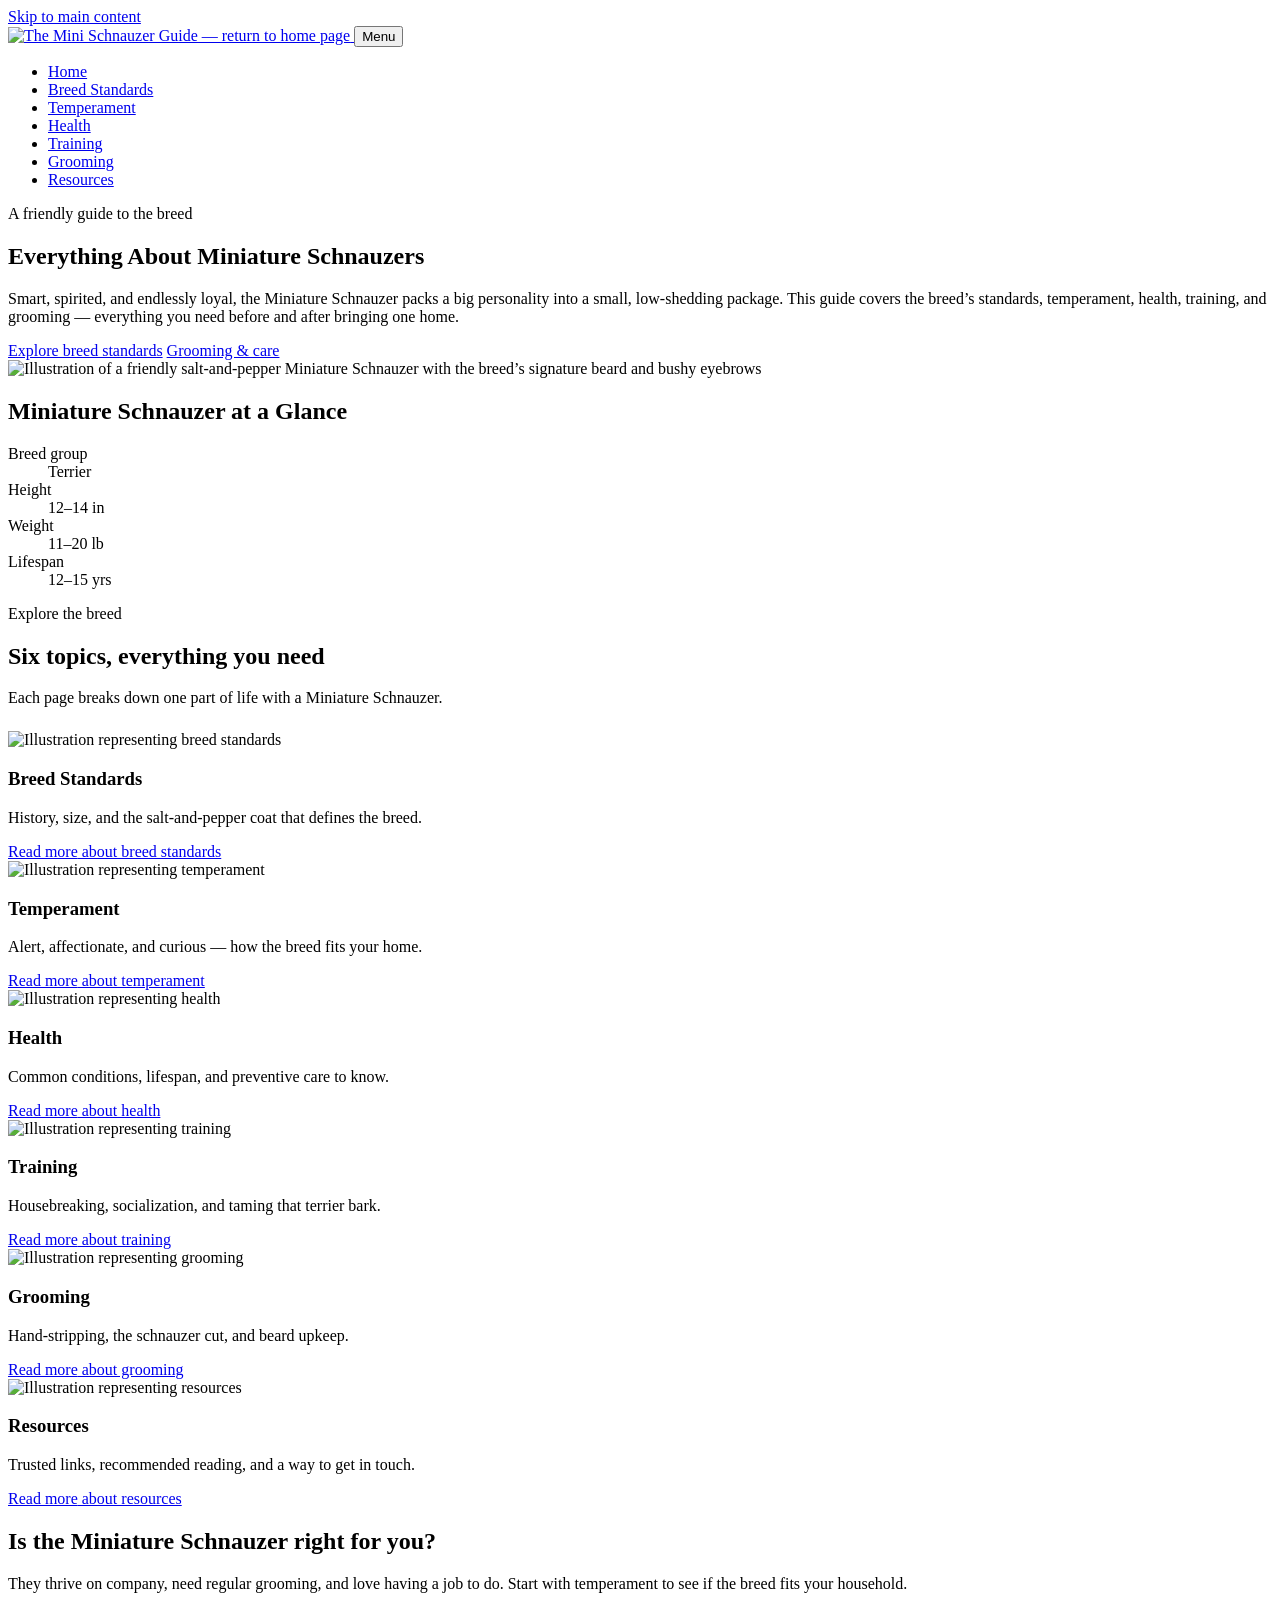
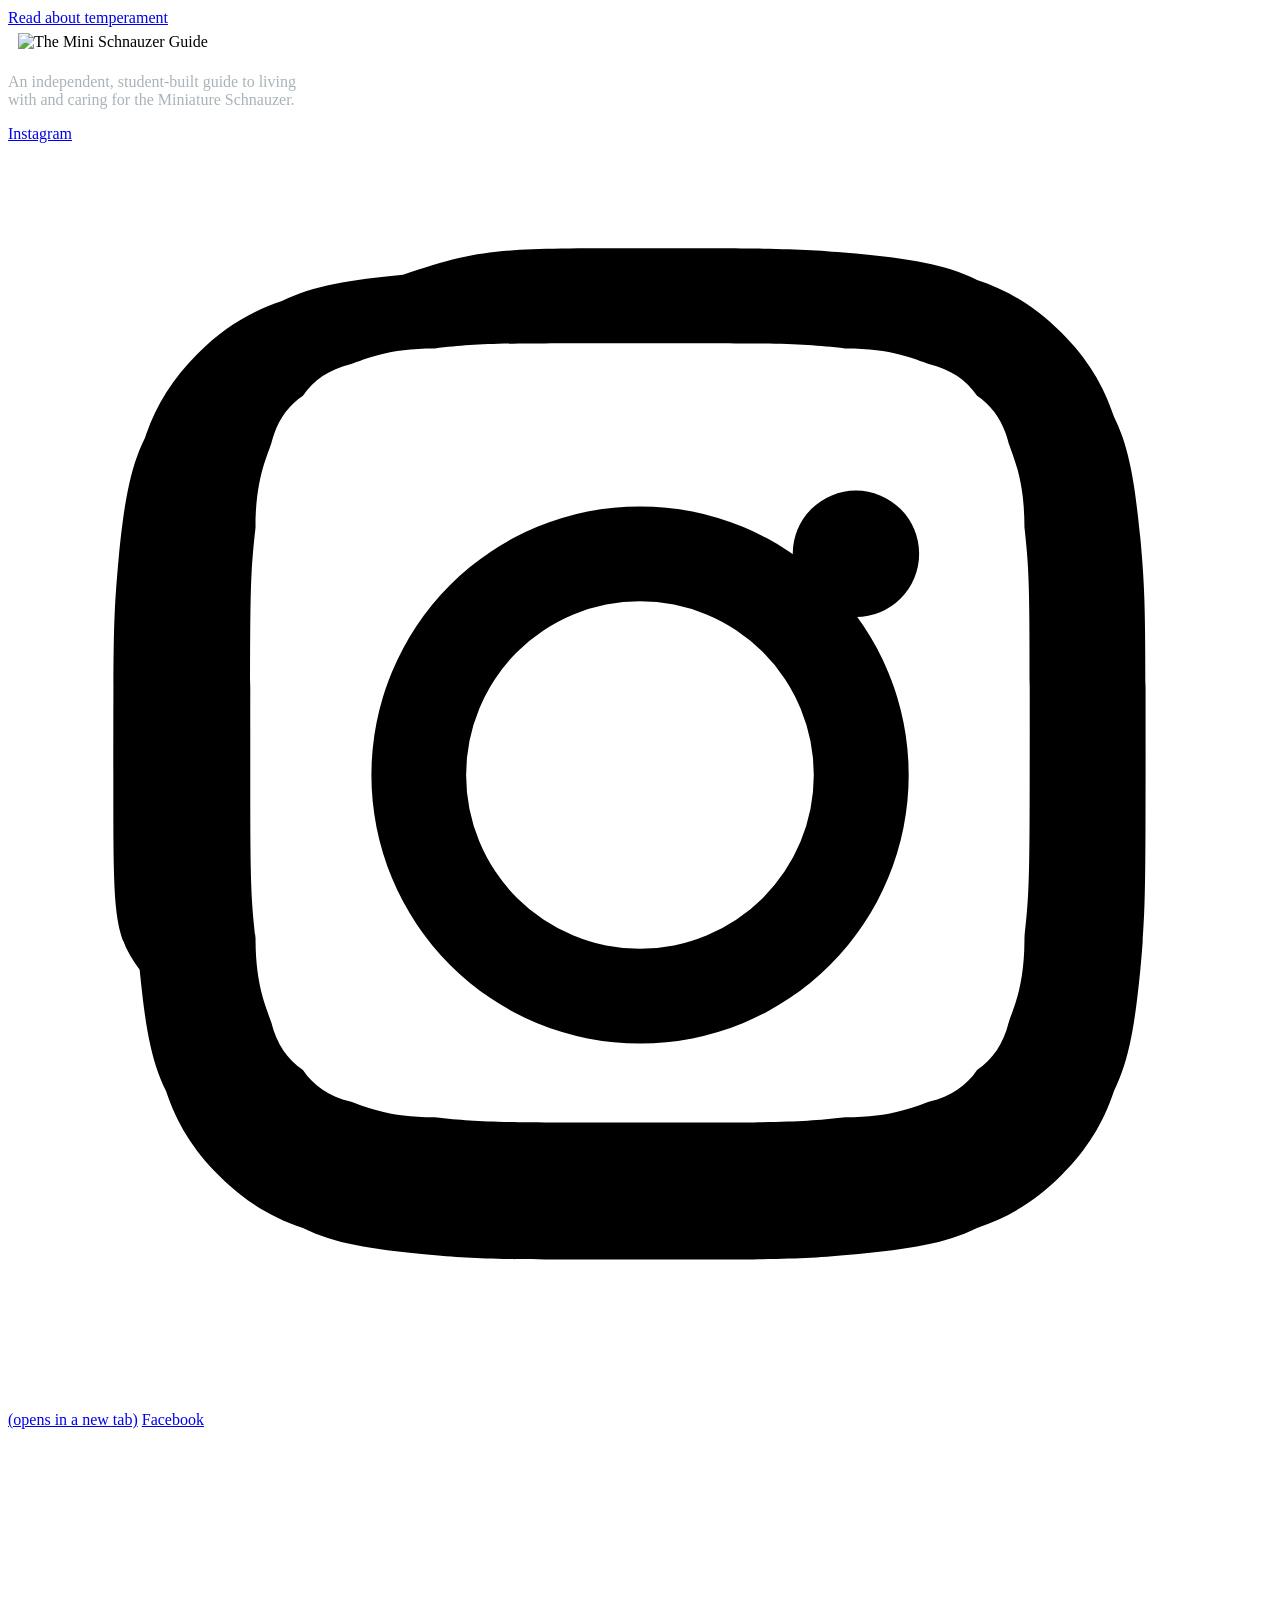
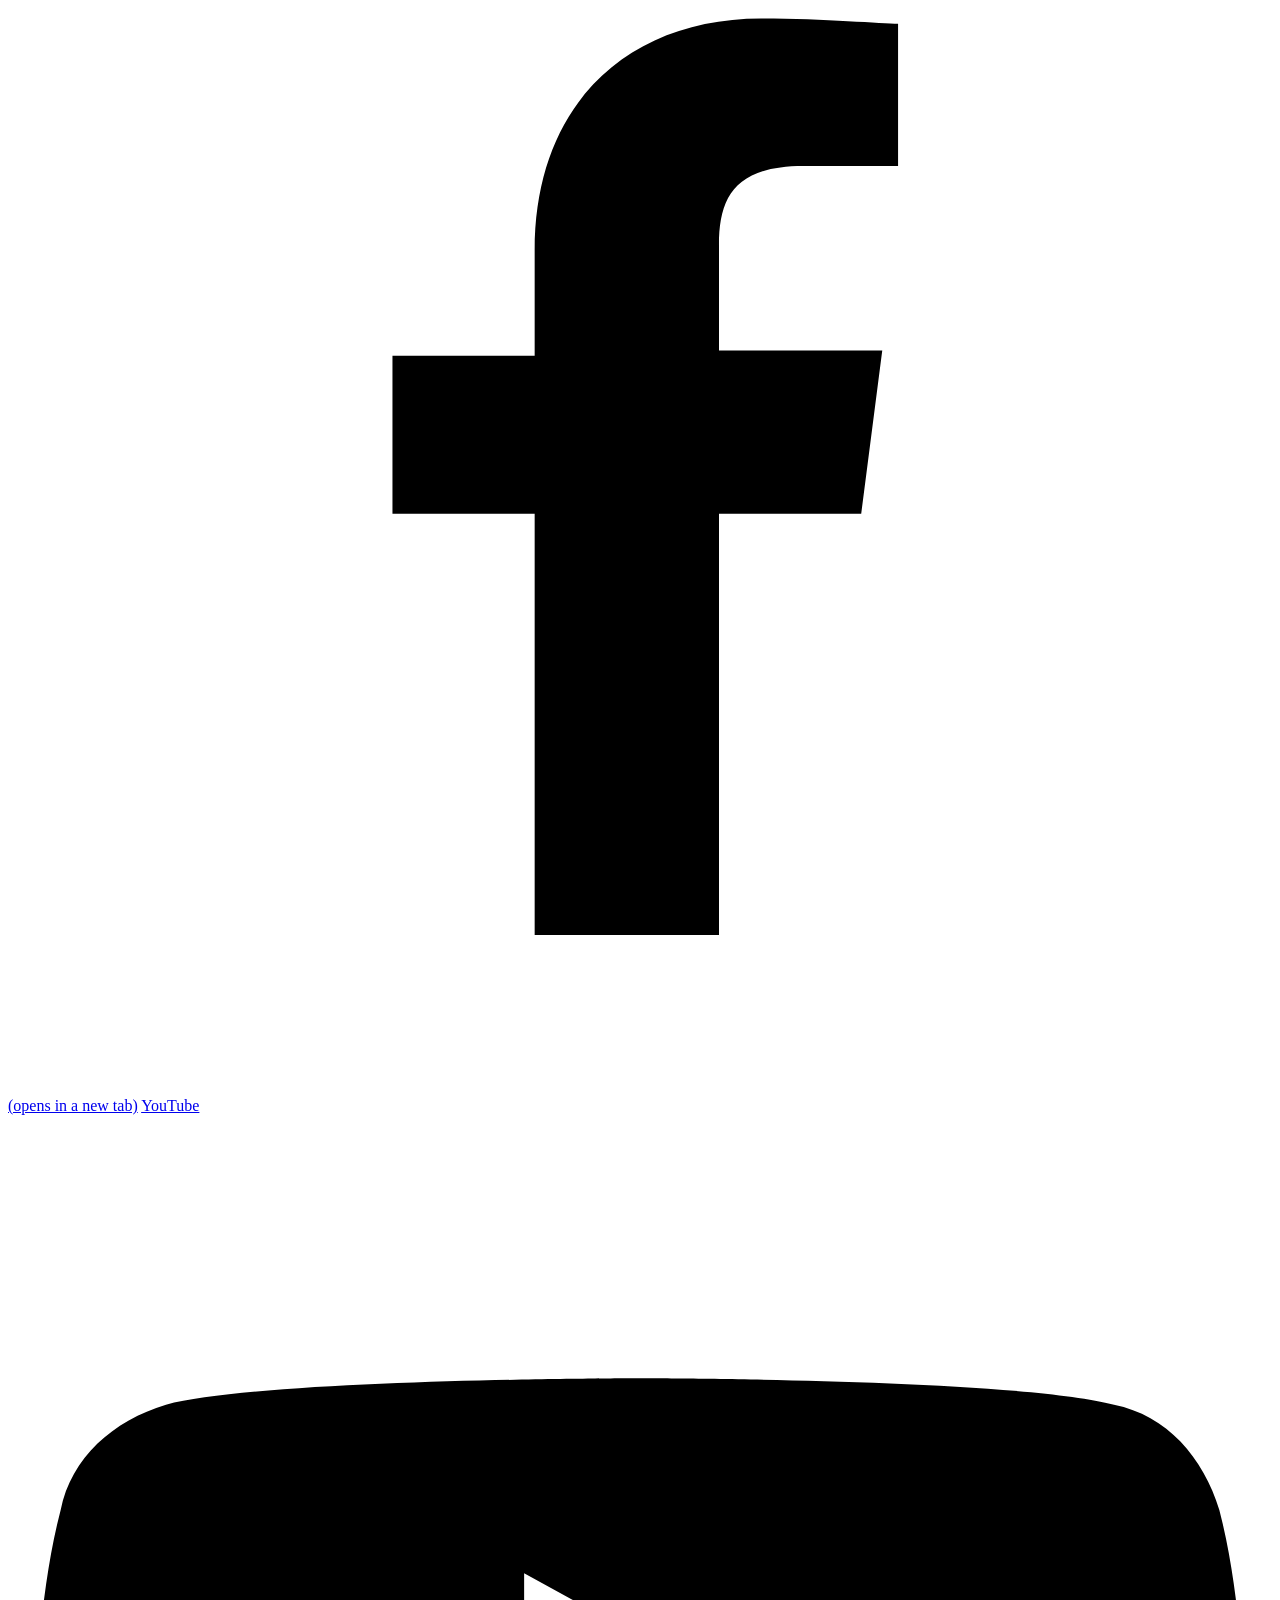
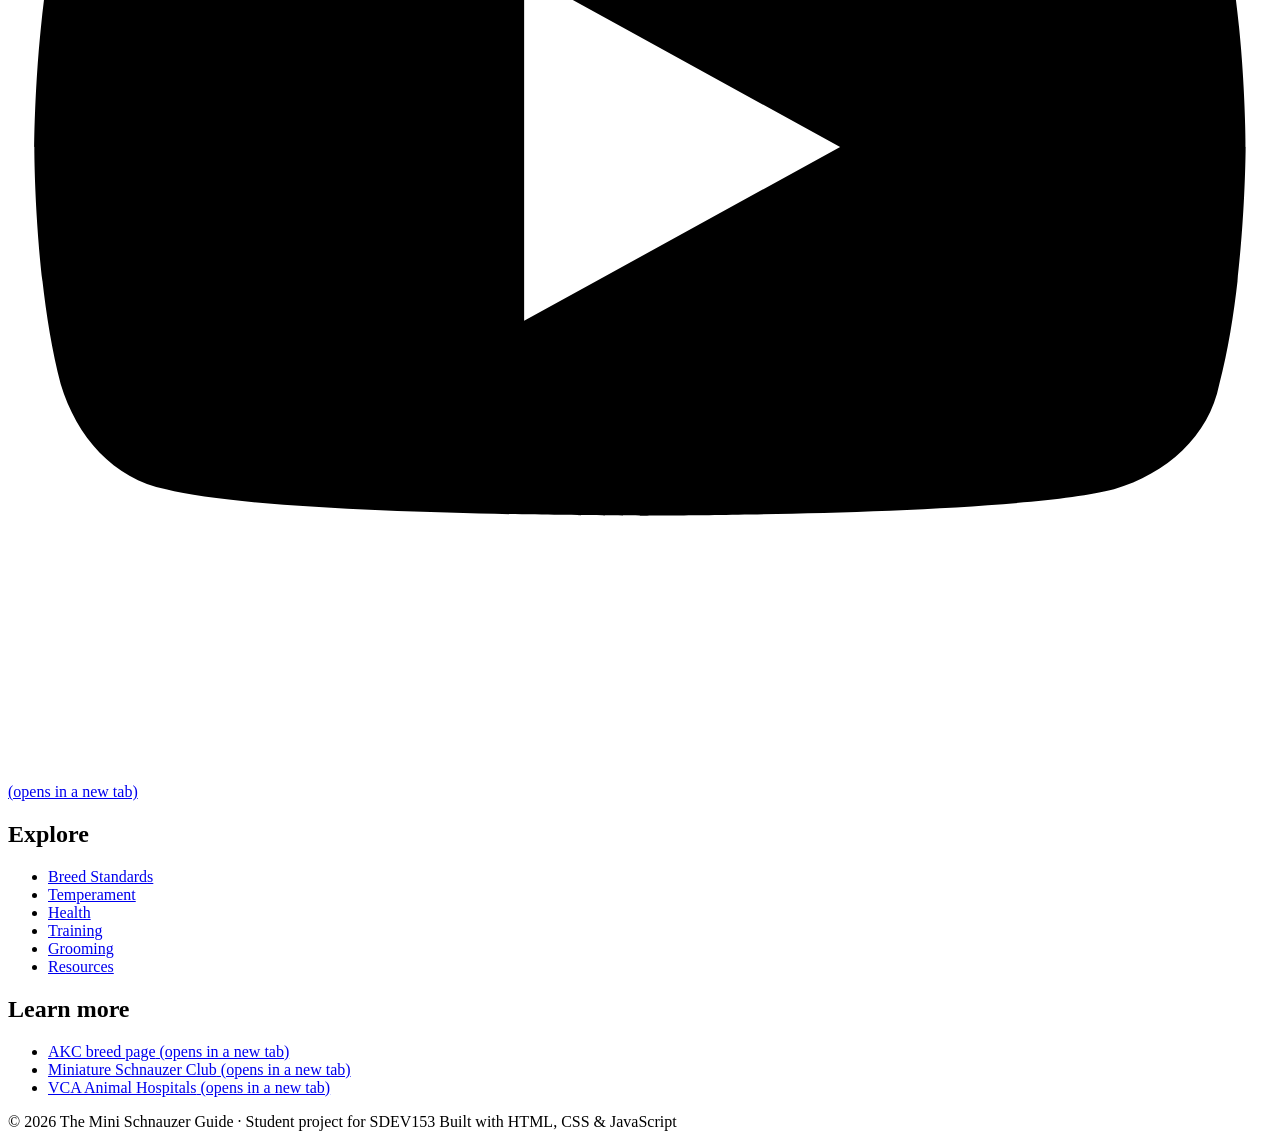
==== index.html @ 47e7e340 "Add files via upload" ====
<!DOCTYPE html>
<html lang="en">
<head>
  <meta charset="UTF-8">
  <meta name="viewport" content="width=device-width, initial-scale=1">
  <title>Miniature Schnauzer Guide — Breed Standards, Temperament, Health &amp; Care</title>
  <meta name="description" content="A friendly, complete guide to the Miniature Schnauzer: breed standards, temperament, health, training, and grooming for prospective and current owners.">
  <meta name="keywords" content="Miniature Schnauzer, schnauzer breed, schnauzer care, home">
  <meta name="author" content="The Mini Schnauzer Guide">
  <!-- Open Graph / social preview (SEO) -->
  <meta property="og:type" content="website">
  <meta property="og:title" content="Miniature Schnauzer Guide — Breed Standards, Temperament, Health &amp; Care">
  <meta property="og:description" content="A friendly, complete guide to the Miniature Schnauzer: breed standards, temperament, health, training, and grooming for prospective and current owners.">
  <link rel="icon" href="images/favicon.svg" type="image/svg+xml">
  <link rel="preconnect" href="https://fonts.googleapis.com">
  <link rel="preconnect" href="https://fonts.gstatic.com" crossorigin>
  <link rel="stylesheet" href="https://fonts.googleapis.com/css2?family=Bitter:wght@500;600;700&amp;family=Source+Sans+3:wght@400;600;700&amp;display=swap">
  <link rel="stylesheet" href="css/styles.css">
</head>
<body>
  <a class="skip-link" href="#main">Skip to main content</a>
  <header class="site-header">
    <div class="wrap site-header__inner">
      <a class="brand" href="index.html">
        <img src="images/miniature-schnauzer-logo.svg" alt="The Mini Schnauzer Guide — return to home page" width="210">
      </a>
      <button class="nav-toggle" aria-expanded="false" aria-controls="primary-nav">
        <span class="bars" aria-hidden="true"></span><span class="label">Menu</span>
      </button>
      <nav class="primary-nav" id="primary-nav" aria-label="Main">
        <ul>
          <li><a href="index.html" aria-current="page">Home</a></li>
          <li><a href="breed-standards.html">Breed Standards</a></li>
          <li><a href="temperament.html">Temperament</a></li>
          <li><a href="health.html">Health</a></li>
          <li><a href="training.html">Training</a></li>
          <li><a href="grooming.html">Grooming</a></li>
          <li><a href="resources.html">Resources</a></li>
        </ul>
      </nav>
    </div>
  </header>

  <main id="main">
    <section class="hero">
      <div class="wrap hero__grid">
        <div class="hero__copy">
          <p class="eyebrow">A friendly guide to the breed</p>
          <h1>Everything About Miniature Schnauzers</h1>
          <p class="lead">Smart, spirited, and endlessly loyal, the Miniature Schnauzer packs a big personality into a small, low-shedding package. This guide covers the breed&rsquo;s standards, temperament, health, training, and grooming &mdash; everything you need before and after bringing one home.</p>
          <div class="btn-row">
            <a class="btn btn--primary" href="breed-standards.html">Explore breed standards</a>
            <a class="btn btn--ghost" href="grooming.html">Grooming &amp; care</a>
          </div>
        </div>
        <div class="hero__art">
          <img src="images/miniature-schnauzer-hero.svg" alt="Illustration of a friendly salt-and-pepper Miniature Schnauzer with the breed&rsquo;s signature beard and bushy eyebrows" width="420" height="360">
        </div>
      </div>
    </section>

    <section class="section">
      <div class="wrap">
        <h2 class="center">Miniature Schnauzer at a Glance</h2>
        <dl class="facts">
          <div><dt>Breed group</dt><dd>Terrier</dd></div>
          <div><dt>Height</dt><dd>12&ndash;14 in</dd></div>
          <div><dt>Weight</dt><dd>11&ndash;20 lb</dd></div>
          <div><dt>Lifespan</dt><dd>12&ndash;15 yrs</dd></div>
        </dl>
      </div>
    </section>

    <section class="section section--tint">
      <div class="wrap">
        <p class="eyebrow">Explore the breed</p>
        <h2>Six topics, everything you need</h2>
        <p class="lead">Each page breaks down one part of life with a Miniature Schnauzer.</p>
        <div class="card-grid" style="margin-top:1.5rem">
        <article class="card">
          <div class="card__media"><img src="images/miniature-schnauzer-salt-pepper.svg" alt="Illustration representing breed standards" width="120" height="120"></div>
          <div class="card__body">
            <h3>Breed Standards</h3>
            <p>History, size, and the salt-and-pepper coat that defines the breed.</p>
            <a class="card__link" href="breed-standards.html">Read more<span class="sr-only"> about breed standards</span></a>
          </div>
        </article>
        <article class="card">
          <div class="card__media"><img src="images/miniature-schnauzer-black-silver.svg" alt="Illustration representing temperament" width="120" height="120"></div>
          <div class="card__body">
            <h3>Temperament</h3>
            <p>Alert, affectionate, and curious — how the breed fits your home.</p>
            <a class="card__link" href="temperament.html">Read more<span class="sr-only"> about temperament</span></a>
          </div>
        </article>
        <article class="card">
          <div class="card__media"><img src="images/miniature-schnauzer-black.svg" alt="Illustration representing health" width="120" height="120"></div>
          <div class="card__body">
            <h3>Health</h3>
            <p>Common conditions, lifespan, and preventive care to know.</p>
            <a class="card__link" href="health.html">Read more<span class="sr-only"> about health</span></a>
          </div>
        </article>
        <article class="card">
          <div class="card__media"><img src="images/miniature-schnauzer-salt-pepper.svg" alt="Illustration representing training" width="120" height="120"></div>
          <div class="card__body">
            <h3>Training</h3>
            <p>Housebreaking, socialization, and taming that terrier bark.</p>
            <a class="card__link" href="training.html">Read more<span class="sr-only"> about training</span></a>
          </div>
        </article>
        <article class="card">
          <div class="card__media"><img src="images/miniature-schnauzer-grooming.svg" alt="Illustration representing grooming" width="120" height="120"></div>
          <div class="card__body">
            <h3>Grooming</h3>
            <p>Hand-stripping, the schnauzer cut, and beard upkeep.</p>
            <a class="card__link" href="grooming.html">Read more<span class="sr-only"> about grooming</span></a>
          </div>
        </article>
        <article class="card">
          <div class="card__media"><img src="images/miniature-schnauzer-black-silver.svg" alt="Illustration representing resources" width="120" height="120"></div>
          <div class="card__body">
            <h3>Resources</h3>
            <p>Trusted links, recommended reading, and a way to get in touch.</p>
            <a class="card__link" href="resources.html">Read more<span class="sr-only"> about resources</span></a>
          </div>
        </article>
        </div>
      </div>
    </section>

    <section class="section center">
      <div class="wrap">
        <h2>Is the Miniature Schnauzer right for you?</h2>
        <p class="lead">They thrive on company, need regular grooming, and love having a job to do. Start with temperament to see if the breed fits your household.</p>
        <a class="btn btn--primary" href="temperament.html">Read about temperament</a>
      </div>
    </section>
  </main>

  <footer class="site-footer">
    <div class="wrap footer-grid">
      <div>
        <img src="images/miniature-schnauzer-logo.svg" alt="The Mini Schnauzer Guide" style="width:220px;background:#fff;border-radius:8px;padding:6px 10px">
        <p style="color:#aab2b9;max-width:38ch;margin-top:1rem">An independent, student-built guide to living with and caring for the Miniature Schnauzer.</p>
        <div class="social" aria-label="Social media">
          <a href="https://www.instagram.com/" target="_blank" rel="noopener noreferrer"><span class="sr-only">Instagram</span><svg viewBox="0 0 24 24" aria-hidden="true"><path d="M12 2c2.7 0 3 0 4.1.1 1 .1 1.7.2 2.3.5.6.2 1.1.5 1.6 1 .5.5.8 1 1 1.6.3.6.4 1.3.5 2.3.1 1.1.1 1.4.1 4.1s0 3-.1 4.1c-.1 1-.2 1.7-.5 2.3-.2.6-.5 1.1-1 1.6-.5.5-1 .8-1.6 1-.6.3-1.3.4-2.3.5-1.1.1-1.4.1-4.1.1s-3 0-4.1-.1c-1-.1-1.7-.2-2.3-.5-.6-.2-1.1-.5-1.6-1-.5-.5-.8-1-1-1.6-.3-.6-.4-1.3-.5-2.3C2 15 2 14.7 2 12s0-3 .1-4.1c.1-1 .2-1.7.5-2.3.2-.6.5-1.1 1-1.6.5-.5 1-.8 1.6-1 .6-.3 1.3-.4 2.3-.5C9 2 9.3 2 12 2Zm0 1.8c-2.7 0-3 0-3.9.1-.9 0-1.3.2-1.6.3-.4.1-.7.3-.9.6-.3.2-.5.5-.6.9-.1.3-.3.7-.3 1.6-.1.9-.1 1.2-.1 3.9s0 3 .1 3.9c0 .9.2 1.3.3 1.6.1.4.3.7.6.9.2.3.5.5.9.6.3.1.7.3 1.6.3.9.1 1.2.1 3.9.1s3 0 3.9-.1c.9 0 1.3-.2 1.6-.3.4-.1.7-.3.9-.6.3-.2.5-.5.6-.9.1-.3.3-.7.3-1.6.1-.9.1-1.2.1-3.9s0-3-.1-3.9c0-.9-.2-1.3-.3-1.6-.1-.4-.3-.7-.6-.9-.2-.3-.5-.5-.9-.6-.3-.1-.7-.3-1.6-.3-.9-.1-1.2-.1-3.9-.1Zm0 3.1a5.1 5.1 0 1 1 0 10.2 5.1 5.1 0 0 1 0-10.2Zm0 1.8a3.3 3.3 0 1 0 0 6.6 3.3 3.3 0 0 0 0-6.6Zm5.3-.9a1.2 1.2 0 1 1-2.4 0 1.2 1.2 0 0 1 2.4 0Z"/></svg><span class="sr-only"> (opens in a new tab)</span></a>
          <a href="https://www.facebook.com/" target="_blank" rel="noopener noreferrer"><span class="sr-only">Facebook</span><svg viewBox="0 0 24 24" aria-hidden="true"><path d="M13.5 21v-8h2.7l.4-3.1h-3.1V7.9c0-.9.3-1.5 1.6-1.5h1.8V3.7c-.3 0-1.4-.1-2.6-.1-2.5 0-4.3 1.6-4.3 4.4v2H7.3V13h2.7v8h3.5Z"/></svg><span class="sr-only"> (opens in a new tab)</span></a>
          <a href="https://www.youtube.com/" target="_blank" rel="noopener noreferrer"><span class="sr-only">YouTube</span><svg viewBox="0 0 24 24" aria-hidden="true"><path d="M23 7.5c-.3-1-1-1.8-2-2C19.1 5 12 5 12 5s-7.1 0-9 .5c-1 .3-1.8 1-2 2C.5 9.4.5 12 .5 12s0 2.6.5 4.5c.3 1 1 1.8 2 2C4.9 19 12 19 12 19s7.1 0 9-.5c1-.3 1.8-1 2-2 .5-1.9.5-4.5.5-4.5s0-2.6-.5-4.5ZM9.8 15.3V8.7l6 3.3-6 3.3Z"/></svg><span class="sr-only"> (opens in a new tab)</span></a>
        </div>
      </div>
      <nav aria-label="Footer">
        <h2>Explore</h2>
        <ul>
            <li><a href="breed-standards.html">Breed Standards</a></li>
            <li><a href="temperament.html">Temperament</a></li>
            <li><a href="health.html">Health</a></li>
            <li><a href="training.html">Training</a></li>
            <li><a href="grooming.html">Grooming</a></li>
            <li><a href="resources.html">Resources</a></li>
        </ul>
      </nav>
      <div>
        <h2>Learn more</h2>
        <ul>
          <li><a href="https://www.akc.org/dog-breeds/miniature-schnauzer/" target="_blank" rel="noopener noreferrer">AKC breed page<span class="sr-only"> (opens in a new tab)</span></a></li>
          <li><a href="https://amsc.us/" target="_blank" rel="noopener noreferrer">Miniature Schnauzer Club<span class="sr-only"> (opens in a new tab)</span></a></li>
          <li><a href="https://vcahospitals.com/" target="_blank" rel="noopener noreferrer">VCA Animal Hospitals<span class="sr-only"> (opens in a new tab)</span></a></li>
        </ul>
      </div>
    </div>
    <div class="wrap footer-bottom">
      <span>&copy; <span id="year">2026</span> The Mini Schnauzer Guide &middot; Student project for SDEV153</span>
      <span>Built with HTML, CSS &amp; JavaScript</span>
    </div>
  </footer>

  <script src="js/script.js"></script>
</body>
</html>
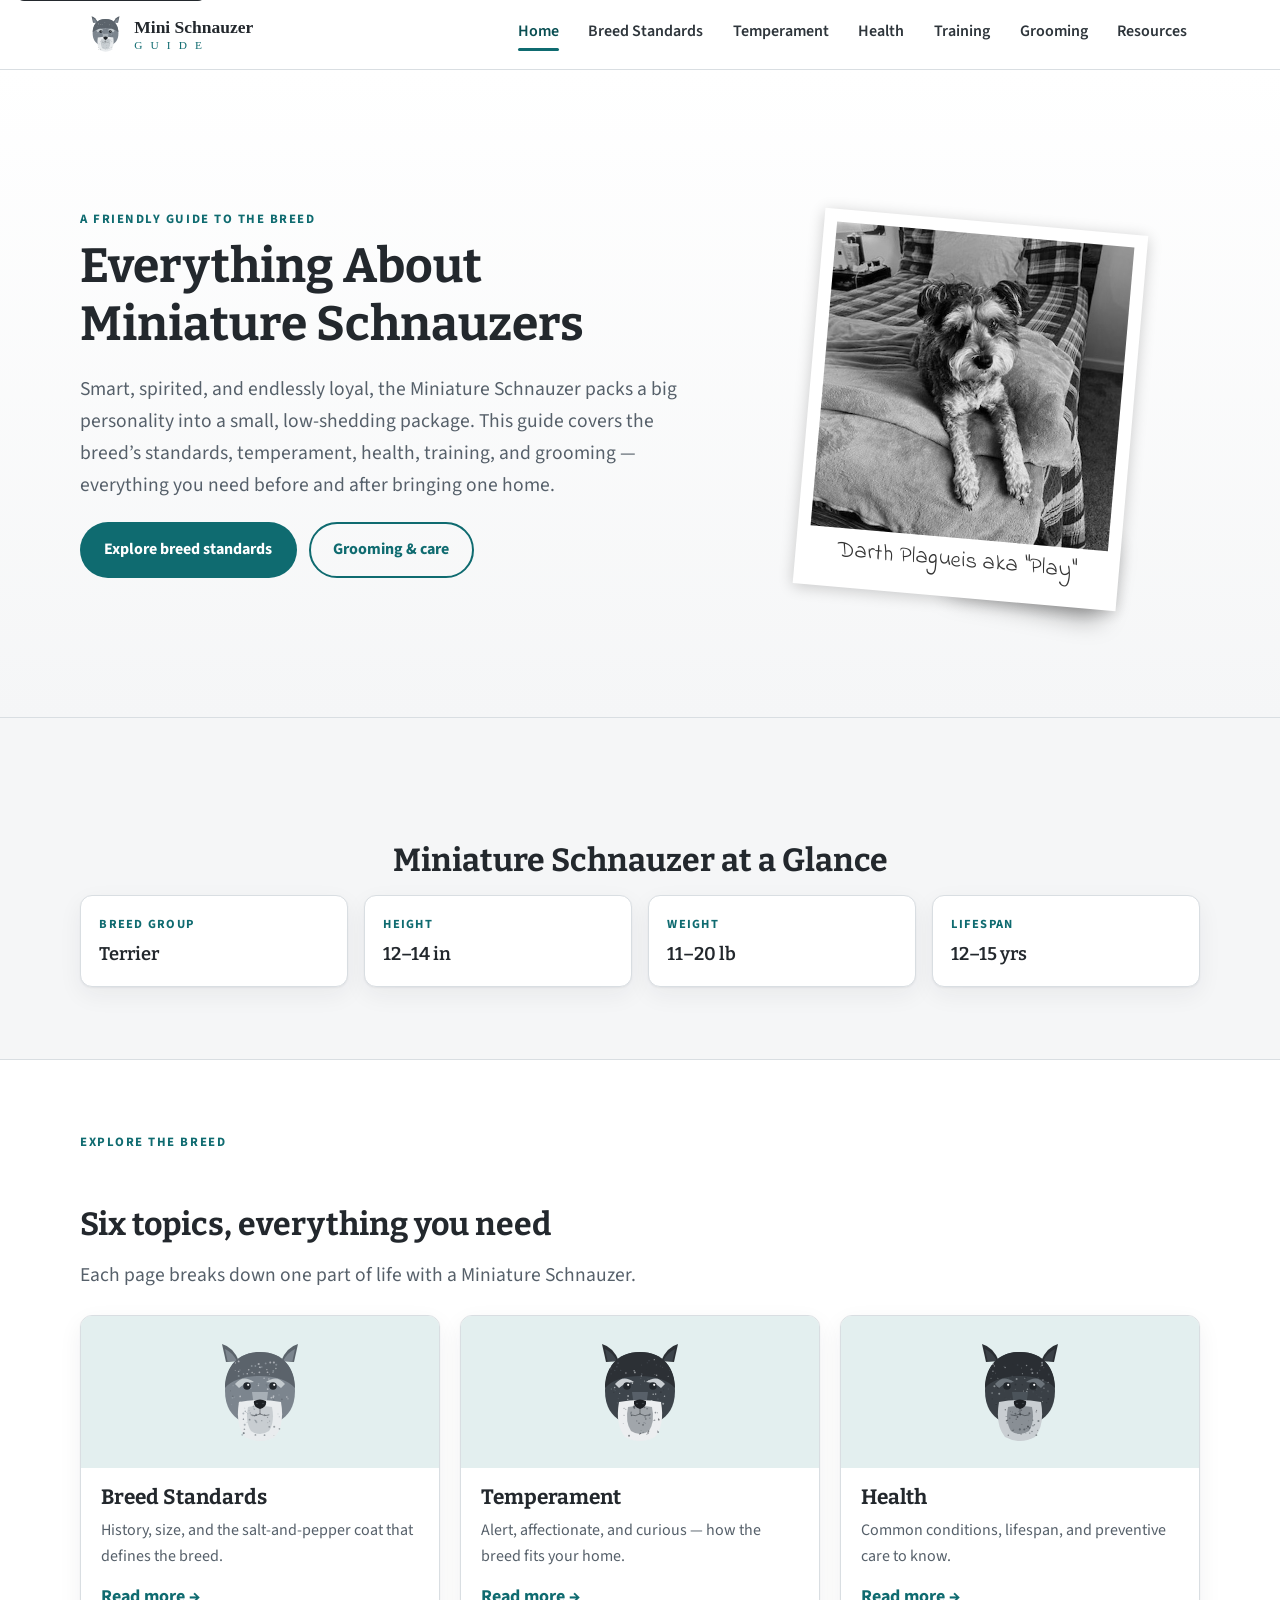
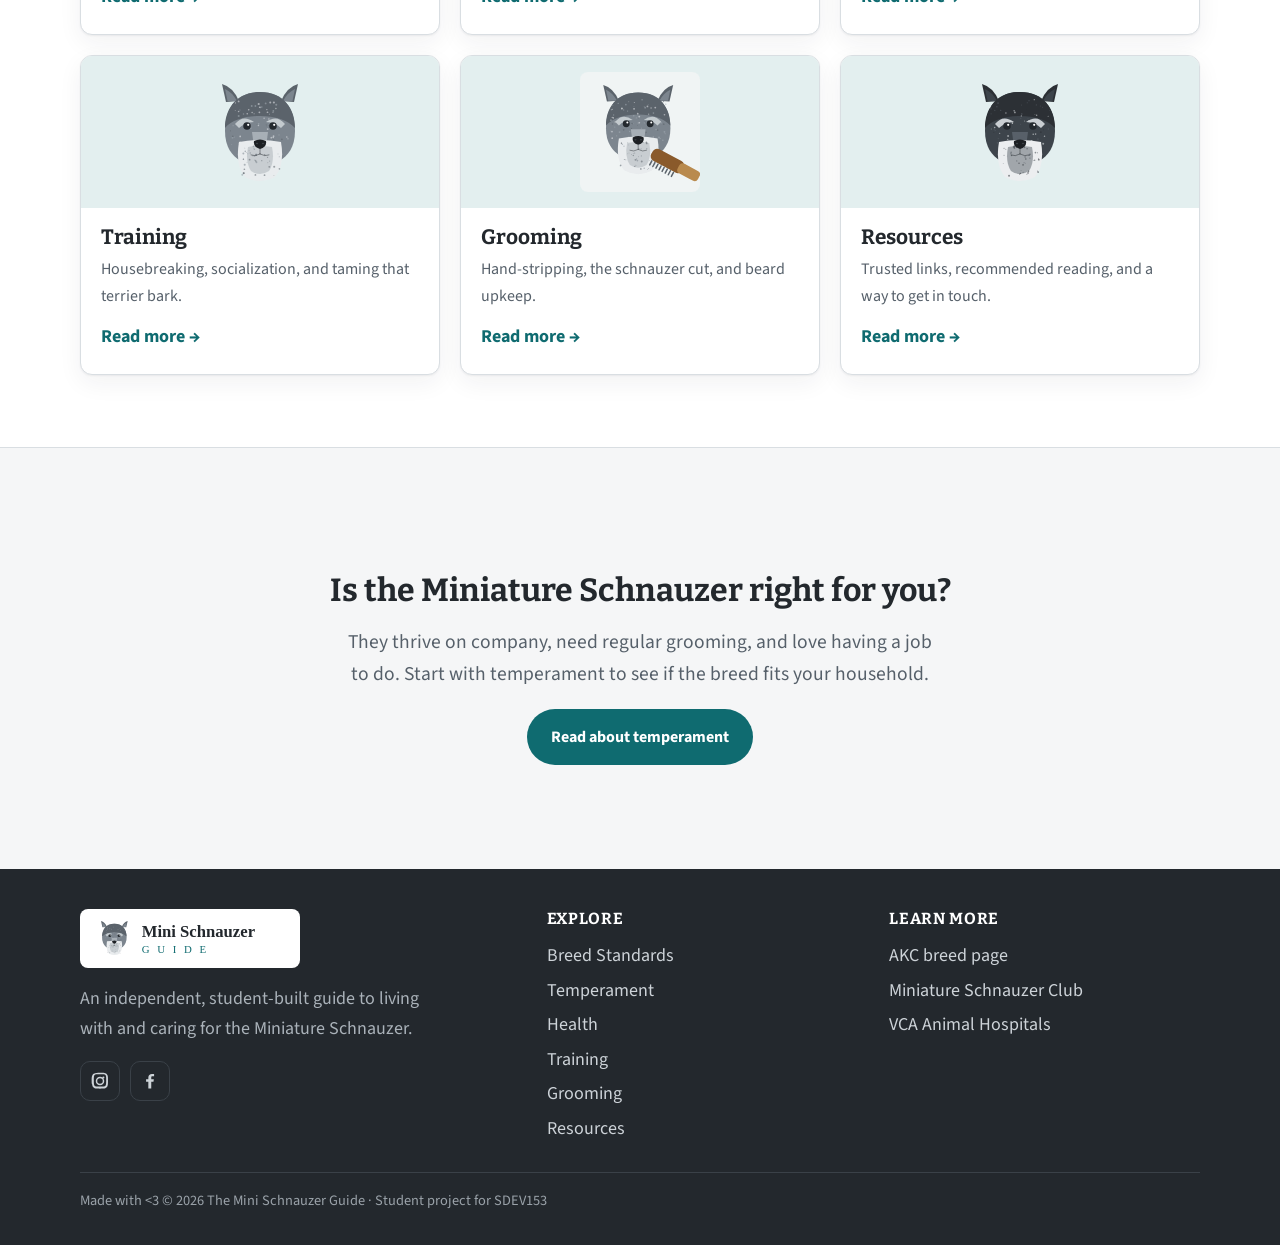
==== commit af7af235: "Style updates, footer js" ====
--- a/index.html
+++ b/index.html
@@ -16,6 +16,9 @@
   <link rel="preconnect" href="https://fonts.gstatic.com" crossorigin>
   <link rel="stylesheet" href="https://fonts.googleapis.com/css2?family=Bitter:wght@500;600;700&amp;family=Source+Sans+3:wght@400;600;700&amp;display=swap">
   <link rel="stylesheet" href="css/styles.css">
+  <style>
+@import url('https://fonts.googleapis.com/css2?family=Indie+Flower&display=swap');
+</style>
 </head>
 <body>
   <a class="skip-link" href="#main">Skip to main content</a>
@@ -54,7 +57,12 @@
           </div>
         </div>
         <div class="hero__art">
-          <img src="images/miniature-schnauzer-hero.svg" alt="Illustration of a friendly salt-and-pepper Miniature Schnauzer with the breed&rsquo;s signature beard and bushy eyebrows" width="420" height="360">
+           <div class="item">
+    <div class="polaroid"><img src="images/hero.jpeg" alt="Darth Plagueis the Wise" width="420" height="360">
+      <div class="caption scribbles">Darth Plagueis aka "Play" </div>
+    </div>
+  </div>
+          
         </div>
       </div>
     </section>
@@ -138,42 +146,13 @@
     </section>
   </main>
 
-  <footer class="site-footer">
-    <div class="wrap footer-grid">
-      <div>
-        <img src="images/miniature-schnauzer-logo.svg" alt="The Mini Schnauzer Guide" style="width:220px;background:#fff;border-radius:8px;padding:6px 10px">
-        <p style="color:#aab2b9;max-width:38ch;margin-top:1rem">An independent, student-built guide to living with and caring for the Miniature Schnauzer.</p>
-        <div class="social" aria-label="Social media">
-          <a href="https://www.instagram.com/" target="_blank" rel="noopener noreferrer"><span class="sr-only">Instagram</span><svg viewBox="0 0 24 24" aria-hidden="true"><path d="M12 2c2.7 0 3 0 4.1.1 1 .1 1.7.2 2.3.5.6.2 1.1.5 1.6 1 .5.5.8 1 1 1.6.3.6.4 1.3.5 2.3.1 1.1.1 1.4.1 4.1s0 3-.1 4.1c-.1 1-.2 1.7-.5 2.3-.2.6-.5 1.1-1 1.6-.5.5-1 .8-1.6 1-.6.3-1.3.4-2.3.5-1.1.1-1.4.1-4.1.1s-3 0-4.1-.1c-1-.1-1.7-.2-2.3-.5-.6-.2-1.1-.5-1.6-1-.5-.5-.8-1-1-1.6-.3-.6-.4-1.3-.5-2.3C2 15 2 14.7 2 12s0-3 .1-4.1c.1-1 .2-1.7.5-2.3.2-.6.5-1.1 1-1.6.5-.5 1-.8 1.6-1 .6-.3 1.3-.4 2.3-.5C9 2 9.3 2 12 2Zm0 1.8c-2.7 0-3 0-3.9.1-.9 0-1.3.2-1.6.3-.4.1-.7.3-.9.6-.3.2-.5.5-.6.9-.1.3-.3.7-.3 1.6-.1.9-.1 1.2-.1 3.9s0 3 .1 3.9c0 .9.2 1.3.3 1.6.1.4.3.7.6.9.2.3.5.5.9.6.3.1.7.3 1.6.3.9.1 1.2.1 3.9.1s3 0 3.9-.1c.9 0 1.3-.2 1.6-.3.4-.1.7-.3.9-.6.3-.2.5-.5.6-.9.1-.3.3-.7.3-1.6.1-.9.1-1.2.1-3.9s0-3-.1-3.9c0-.9-.2-1.3-.3-1.6-.1-.4-.3-.7-.6-.9-.2-.3-.5-.5-.9-.6-.3-.1-.7-.3-1.6-.3-.9-.1-1.2-.1-3.9-.1Zm0 3.1a5.1 5.1 0 1 1 0 10.2 5.1 5.1 0 0 1 0-10.2Zm0 1.8a3.3 3.3 0 1 0 0 6.6 3.3 3.3 0 0 0 0-6.6Zm5.3-.9a1.2 1.2 0 1 1-2.4 0 1.2 1.2 0 0 1 2.4 0Z"/></svg><span class="sr-only"> (opens in a new tab)</span></a>
-          <a href="https://www.facebook.com/" target="_blank" rel="noopener noreferrer"><span class="sr-only">Facebook</span><svg viewBox="0 0 24 24" aria-hidden="true"><path d="M13.5 21v-8h2.7l.4-3.1h-3.1V7.9c0-.9.3-1.5 1.6-1.5h1.8V3.7c-.3 0-1.4-.1-2.6-.1-2.5 0-4.3 1.6-4.3 4.4v2H7.3V13h2.7v8h3.5Z"/></svg><span class="sr-only"> (opens in a new tab)</span></a>
-          <a href="https://www.youtube.com/" target="_blank" rel="noopener noreferrer"><span class="sr-only">YouTube</span><svg viewBox="0 0 24 24" aria-hidden="true"><path d="M23 7.5c-.3-1-1-1.8-2-2C19.1 5 12 5 12 5s-7.1 0-9 .5c-1 .3-1.8 1-2 2C.5 9.4.5 12 .5 12s0 2.6.5 4.5c.3 1 1 1.8 2 2C4.9 19 12 19 12 19s7.1 0 9-.5c1-.3 1.8-1 2-2 .5-1.9.5-4.5.5-4.5s0-2.6-.5-4.5ZM9.8 15.3V8.7l6 3.3-6 3.3Z"/></svg><span class="sr-only"> (opens in a new tab)</span></a>
-        </div>
-      </div>
-      <nav aria-label="Footer">
-        <h2>Explore</h2>
-        <ul>
-            <li><a href="breed-standards.html">Breed Standards</a></li>
-            <li><a href="temperament.html">Temperament</a></li>
-            <li><a href="health.html">Health</a></li>
-            <li><a href="training.html">Training</a></li>
-            <li><a href="grooming.html">Grooming</a></li>
-            <li><a href="resources.html">Resources</a></li>
-        </ul>
-      </nav>
-      <div>
-        <h2>Learn more</h2>
-        <ul>
-          <li><a href="https://www.akc.org/dog-breeds/miniature-schnauzer/" target="_blank" rel="noopener noreferrer">AKC breed page<span class="sr-only"> (opens in a new tab)</span></a></li>
-          <li><a href="https://amsc.us/" target="_blank" rel="noopener noreferrer">Miniature Schnauzer Club<span class="sr-only"> (opens in a new tab)</span></a></li>
-          <li><a href="https://vcahospitals.com/" target="_blank" rel="noopener noreferrer">VCA Animal Hospitals<span class="sr-only"> (opens in a new tab)</span></a></li>
-        </ul>
-      </div>
-    </div>
-    <div class="wrap footer-bottom">
-      <span>&copy; <span id="year">2026</span> The Mini Schnauzer Guide &middot; Student project for SDEV153</span>
-      <span>Built with HTML, CSS &amp; JavaScript</span>
-    </div>
-  </footer>
+ <div id="footer"></div>
+
+<script>
+  fetch('footer.html')
+    .then(res => res.text())
+    .then(html => { document.getElementById('footer').innerHTML = html; });
+</script>
 
   <script src="js/script.js"></script>
 </body>
--- a/css/styles.css
+++ b/css/styles.css
@@ -0,0 +1,399 @@
+/* ==========================================================================
+   The Mini Schnauzer Guide — styles.css
+   Single external stylesheet controlling every page (SDEV153 requirement).
+   Palette built from the breed's "salt & pepper" coat. All colors meet
+   WCAG AA contrast (>=4.5:1 for text). Base text 18px, line-height >=1.5.
+   ========================================================================== */
+
+/* ---- Design tokens ---- */
+:root {
+  --ink:        #23282d;   /* headings / darkest text            */
+  --body:       #2e353b;   /* body text                          */
+  --slate:      #56606a;   /* muted text / captions (AA on paper)*/
+  --paper:      #f5f6f7;   /* page background                    */
+  --surface:    #ffffff;   /* cards, panels                      */
+  --line:       #d9dee2;   /* hairline borders                   */
+  --accent:     #0f6b70;   /* teal — links, buttons (AA)         */
+  --accent-dark:#094e52;   /* hover / active                     */
+  --accent-soft:#e3efef;   /* tinted backgrounds                 */
+  --brow:       #b7bfc5;   /* "eyebrow" label color              */
+  --shadow:     0 1px 2px rgba(35,40,45,.06), 0 8px 24px rgba(35,40,45,.06);
+  --radius:     12px;
+  --wrap:       1120px;
+  --font-body:  "Source Sans 3", system-ui, -apple-system, "Segoe UI", Roboto, Arial, sans-serif;
+  --font-display: "Bitter", Georgia, "Times New Roman", serif;
+}
+
+/* ---- Reset-ish ---- */
+*, *::before, *::after { box-sizing: border-box; }
+html { -webkit-text-size-adjust: 100%; scroll-behavior: smooth; }
+body {
+  margin: 0;
+  font-family: var(--font-body);
+  font-size: 1.125rem;          /* 18px */
+  line-height: 1.65;            /* >= 1.5 */
+  color: var(--body);
+  background: var(--paper);
+}
+img { max-width: 100%; height: auto; display: block; }
+a { color: var(--accent); text-underline-offset: 2px; }
+a:hover { color: var(--accent-dark); }
+
+h1, h2, h3, h4 { font-family: var(--font-display); color: var(--ink); line-height: 1.2; }
+h1 { font-size: clamp(2rem, 1.4rem + 2.4vw, 3rem); margin: 0 0 .4em; }
+h2 { font-size: clamp(1.5rem, 1.2rem + 1.2vw, 2rem); margin: 1.6em 0 .5em; }
+h3 { font-size: 1.3rem; margin: 1.4em 0 .4em; }
+p  { margin: 0 0 1em; max-width: 68ch; }
+
+/* ---- Utilities ---- */
+.wrap { width: min(var(--wrap), 100% - 2.5rem); margin-inline: auto; }
+.eyebrow {
+  font-family: var(--font-body); font-weight: 700; font-size: .8rem;
+  letter-spacing: .12em; text-transform: uppercase; color: var(--accent);
+  margin: 0 0 .5rem;
+}
+.section { padding: clamp(2.5rem, 1.5rem + 4vw, 4.5rem) 0; }
+.section--tint { background: var(--surface); border-block: 1px solid var(--line); }
+.lead { font-size: 1.22rem; color: var(--slate); max-width: 60ch; }
+.center { text-align: center; }
+.center p { margin-inline: auto; }
+
+/* screen-reader-only text */
+.sr-only {
+  position: absolute; width: 1px; height: 1px; padding: 0; margin: -1px;
+  overflow: hidden; clip: rect(0,0,0,0); white-space: nowrap; border: 0;
+}
+
+/* skip link (keyboard accessibility) */
+.skip-link {
+  position: absolute; left: 1rem; top: -3rem; z-index: 1000;
+  background: var(--ink); color: #fff; padding: .6rem 1rem; border-radius: 8px;
+  transition: top .15s ease;
+}
+.skip-link:focus { top: 1rem; color:#fff; }
+
+/* visible focus for every interactive element */
+a:focus-visible, button:focus-visible, input:focus-visible,
+textarea:focus-visible, select:focus-visible {
+  outline: 3px solid var(--accent);
+  outline-offset: 2px;
+  border-radius: 4px;
+}
+
+/* ---- Buttons ---- */
+.btn {
+  display: inline-block; font-family: var(--font-body); font-weight: 700;
+  font-size: 1rem; padding: .8rem 1.4rem; border-radius: 999px;
+  border: 2px solid transparent; cursor: pointer; text-decoration: none;
+  min-height: 46px; transition: background .15s ease, color .15s ease, border-color .15s ease;
+}
+.btn--primary { background: var(--accent); color: #fff; }
+.btn--primary:hover { background: var(--accent-dark); color: #fff; }
+.btn--ghost { background: transparent; color: var(--accent); border-color: var(--accent); }
+.btn--ghost:hover { background: var(--accent-soft); color: var(--accent-dark); }
+
+/* ==========================================================================
+   Header + navigation (identical on every page; logo links home)
+   ========================================================================== */
+.site-header {
+  position: sticky; top: 0; z-index: 100;
+  background: rgba(255,255,255,.92); backdrop-filter: saturate(1.4) blur(6px);
+  border-bottom: 1px solid var(--line);
+}
+.site-header__inner {
+  display: flex; align-items: center; justify-content: space-between;
+  gap: 1rem; padding: .6rem 0; min-height: 64px;
+}
+.brand { display: inline-flex; align-items: center; }
+.brand img { width: 210px; height: auto; }
+
+.nav-toggle {
+  display: none; align-items: center; gap: .5rem;
+  min-width: 46px; min-height: 46px; padding: .5rem .8rem;
+  background: var(--surface); border: 1px solid var(--line); border-radius: 10px;
+  font-family: var(--font-body); font-weight: 600; color: var(--ink); cursor: pointer;
+}
+.nav-toggle .bars { position: relative; width: 20px; height: 2px; background: var(--ink); }
+.nav-toggle .bars::before, .nav-toggle .bars::after {
+  content: ""; position: absolute; left: 0; width: 20px; height: 2px; background: var(--ink);
+}
+.nav-toggle .bars::before { top: -6px; } .nav-toggle .bars::after { top: 6px; }
+
+.primary-nav ul {
+  list-style: none; display: flex; gap: .25rem; margin: 0; padding: 0; font-size: 1rem;
+}
+.primary-nav a {
+  display: block; padding: .55rem .8rem; border-radius: 8px;
+  font-weight: 600; text-decoration: none; color: var(--body);
+}
+.primary-nav a:hover { background: var(--accent-soft); color: var(--accent-dark); }
+.primary-nav a[aria-current="page"] { color: var(--accent-dark); }
+.primary-nav a[aria-current="page"]::after {
+  content: ""; display: block; height: 3px; border-radius: 3px;
+  background: var(--accent); margin-top: 3px;
+}
+
+@media (max-width: 860px) {
+  .nav-toggle { display: inline-flex; }
+  .primary-nav {
+    position: absolute; left: 0; right: 0; top: 100%;
+    background: var(--surface); border-bottom: 1px solid var(--line);
+    max-height: 0; overflow: hidden; transition: max-height .25s ease;
+  }
+  .primary-nav.open { max-height: 30rem; }
+  .primary-nav ul { flex-direction: column; padding: .5rem 1.25rem 1rem; gap: .1rem; }
+  .primary-nav a { padding: .85rem .6rem; min-height: 46px; border-bottom: 1px solid var(--line); }
+  .primary-nav a[aria-current="page"]::after { display: none; }
+}
+
+/* ==========================================================================
+   Hero
+   ========================================================================== */
+.hero { background: linear-gradient(180deg, var(--surface), var(--paper)); border-bottom: 1px solid var(--line); }
+.hero__grid {
+  display: grid; grid-template-columns: 1.15fr .85fr; gap: 2.5rem; align-items: center;
+  padding: clamp(2rem, 1rem + 5vw, 4.5rem) 0;
+}
+.hero__art { justify-self: center; }
+.hero__art img { width: min(420px, 100%); }
+.hero .btn-row { display: flex; flex-wrap: wrap; gap: .75rem; margin-top: 1.25rem; }
+@media (max-width: 780px) {
+  .hero__grid { grid-template-columns: 1fr; text-align: center; }
+  .hero p { margin-inline: auto; }
+  .hero .btn-row { justify-content: center; }
+  .hero__art { order: -1; }
+}
+
+/* ---- Polaroid Effect --- */
+.polaroid {
+  background: #fff;
+  padding: 1rem;
+  box-shadow: 0 0.2rem 1.2rem rgba(0,0,0,0.2);
+  
+}
+.polaroid > img{
+  max-width: 100%;
+  height: auto;
+}
+.caption {
+  font-size: 1.8rem;
+  text-align: center;
+  line-height: 2em;
+}
+.item {
+  width: 100%;
+  display: inline-block;
+  margin-top: 2rem;
+  filter: grayscale(100%);
+}
+.item .polaroid:before {
+  content: '';
+  position: absolute;
+  z-index: -1;
+  transition: all 0.35s;
+}
+.item:nth-of-type(4n+1) {
+  transform: scale(0.8, 0.8) rotate(5deg);
+  transition: all 0.35s;
+}
+.item:nth-of-type(4n+1) .polaroid:before {
+  transform: rotate(6deg);
+  height: 20%;
+  width: 47%;
+  bottom: 30px;
+  right: 12px;
+  box-shadow: 0 2.1rem 2rem rgba(0,0,0,0.4);
+}
+.item:nth-of-type(4n+2) {
+  transform: scale(0.8, 0.8) rotate(-5deg);
+  transition: all 0.35s;
+}
+.item:nth-of-type(4n+2) .polaroid:before {
+  transform: rotate(-6deg);
+  height: 20%;
+  width: 47%;
+  bottom: 30px;
+  left: 12px;
+  box-shadow: 0 2.1rem 2rem rgba(0,0,0,0.4);
+}
+.item:nth-of-type(4n+4) {
+  transform: scale(0.8, 0.8) rotate(3deg);
+  transition: all 0.35s;
+}
+.item:nth-of-type(4n+4) .polaroid:before {
+  transform: rotate(4deg);
+  height: 20%;
+  width: 47%;
+  bottom: 30px;
+  right: 12px;
+  box-shadow: 0 2.1rem 2rem rgba(0,0,0,0.3);
+}
+.item:nth-of-type(4n+3) {
+  transform: scale(0.8, 0.8) rotate(-3deg);
+  transition: all 0.35s;
+}
+.item:nth-of-type(4n+3) .polaroid:before {
+  transform: rotate(-4deg);
+  height: 20%;
+  width: 47%;
+  bottom: 30px;
+  left: 12px;
+  box-shadow: 0 2.1rem 2rem rgba(0,0,0,0.3);
+}
+.item:hover {
+  filter: none;
+  transform: scale(1, 1) rotate(0deg) !important;
+  transition: all 0.35s;
+}
+.item:hover .polaroid:before {
+  content: '';
+  position: absolute;
+  z-index: -1;
+  transform: rotate(0deg);
+  height: 90%;
+  width: 90%;
+  bottom: 0%;
+  right: 5%;
+  box-shadow: 0 1rem 3rem rgba(0,0,0,0.2);
+  transition: all 0.35s;
+}
+
+/* ---- Scribbles Font---- */
+.scribbles {
+  font-family: "Indie Flower", cursive;
+  font-weight: 400;
+  font-style: normal;
+}
+
+/* ---- Quick-facts definition list ---- */
+.facts {
+  display: grid; grid-template-columns: repeat(4, 1fr); gap: 1rem;
+  margin: 0; padding: 0;
+}
+.facts > div {
+  background: var(--surface); border: 1px solid var(--line); border-radius: var(--radius);
+  padding: 1.1rem 1.15rem; box-shadow: var(--shadow);
+}
+.facts dt { font-size: .78rem; letter-spacing: .1em; text-transform: uppercase; color: var(--accent); font-weight: 700; }
+.facts dd { margin: .25rem 0 0; font-family: var(--font-display); font-weight: 600; color: var(--ink); font-size: 1.15rem; }
+@media (max-width: 720px){ .facts { grid-template-columns: repeat(2, 1fr); } }
+
+/* ==========================================================================
+   Card grid (home "Explore the breed")
+   ========================================================================== */
+.card-grid { display: grid; grid-template-columns: repeat(3, 1fr); gap: 1.25rem; }
+@media (max-width: 860px){ .card-grid { grid-template-columns: repeat(2, 1fr); } }
+@media (max-width: 560px){ .card-grid { grid-template-columns: 1fr; } }
+.card {
+  display: flex; flex-direction: column; background: var(--surface);
+  border: 1px solid var(--line); border-radius: var(--radius); overflow: hidden;
+  box-shadow: var(--shadow); transition: transform .15s ease, box-shadow .15s ease;
+}
+.card:hover { transform: translateY(-3px); box-shadow: 0 12px 30px rgba(35,40,45,.12); }
+.card__media { background: var(--accent-soft); padding: 1rem; }
+.card__media img { width: 120px; margin-inline: auto; }
+.card__body { padding: 1.1rem 1.25rem 1.4rem; }
+.card__body h3 { margin: 0 0 .35rem; }
+.card__body p { color: var(--slate); font-size: 1rem; margin-bottom: .8rem; }
+.card__link { font-weight: 700; text-decoration: none; }
+.card__link::after { content: " \2192"; }
+
+/* ==========================================================================
+   Content-page layout (article + sidebar)
+   ========================================================================== */
+.breadcrumb { font-size: .95rem; color: var(--slate); padding-top: 1.25rem; }
+.breadcrumb a { text-decoration: none; }
+.breadcrumb [aria-current="page"] { color: var(--ink); }
+
+.page-head { padding: .5rem 0 1.5rem; border-bottom: 1px solid var(--line); }
+.content-layout { display: grid; grid-template-columns: 1fr 300px; gap: 2.5rem; align-items: start; padding: 2rem 0 3rem; }
+@media (max-width: 900px){ .content-layout { grid-template-columns: 1fr; } }
+
+.prose figure { margin: 1.5rem 0; }
+.prose figure img { border-radius: var(--radius); border: 1px solid var(--line); background: var(--surface); }
+.prose figcaption { color: var(--slate); font-size: .95rem; margin-top: .5rem; }
+.prose ul, .prose ol { padding-left: 1.3rem; }
+.prose li { margin: .35rem 0; }
+
+/* callout */
+.callout {
+  background: var(--accent-soft); border-left: 5px solid var(--accent);
+  border-radius: 8px; padding: 1rem 1.2rem; margin: 1.5rem 0;
+}
+.callout h3 { margin: 0 0 .3rem; color: var(--accent-dark); font-size: 1.1rem; }
+.callout p:last-child { margin: 0; }
+
+/* sidebar */
+.sidebar { position: sticky; top: 84px; display: grid; gap: 1.25rem; }
+.side-card { background: var(--surface); border: 1px solid var(--line); border-radius: var(--radius); padding: 1.1rem 1.25rem; box-shadow: var(--shadow); }
+.side-card h2 { margin: 0 0 .6rem; font-size: 1.05rem; }
+.side-card ul { list-style: none; margin: 0; padding: 0; }
+.side-card li + li { border-top: 1px solid var(--line); }
+.side-card a { display: block; padding: .5rem 0; text-decoration: none; }
+@media (max-width: 900px){ .sidebar { position: static; } }
+
+/* ==========================================================================
+   Tables (SDEV153 requires >=1 table)
+   ========================================================================== */
+.table-scroll { overflow-x: auto; margin: 1.25rem 0; }
+table.data {
+  width: 100%; border-collapse: collapse; background: var(--surface);
+  border: 1px solid var(--line); border-radius: var(--radius); overflow: hidden;
+  font-size: 1rem;
+}
+table.data caption { text-align: left; font-family: var(--font-display); font-weight: 600; color: var(--ink); margin-bottom: .5rem; }
+table.data th, table.data td { padding: .7rem .9rem; text-align: left; border-bottom: 1px solid var(--line); }
+table.data thead th { background: var(--ink); color: #fff; font-family: var(--font-body); }
+table.data tbody tr:nth-child(even) { background: #fafbfc; }
+table.data th[scope="row"] { font-weight: 700; color: var(--ink); }
+
+/* ==========================================================================
+   Forms (labeled, inline validation, success message)
+   ========================================================================== */
+.form-card { background: var(--surface); border: 1px solid var(--line); border-radius: var(--radius); padding: 1.5rem; box-shadow: var(--shadow); max-width: 640px; }
+.field { margin-bottom: 1.1rem; }
+.field label { display: block; font-weight: 600; color: var(--ink); margin-bottom: .35rem; }
+.field .req { color: var(--accent-dark); }
+.field input, .field select, .field textarea {
+  width: 100%; font: inherit; color: var(--body);
+  padding: .7rem .8rem; border: 1px solid var(--slate); border-radius: 8px; background: #fff;
+}
+.field textarea { min-height: 130px; resize: vertical; }
+.field .hint { font-size: .9rem; color: var(--slate); margin-top: .3rem; }
+.field .error-msg { display: none; color: #b3261e; font-size: .95rem; margin-top: .35rem; font-weight: 600; }
+.field.invalid input, .field.invalid select, .field.invalid textarea { border-color: #b3261e; background: #fdf3f2; }
+.field.invalid .error-msg { display: block; }
+.form-status {
+  margin-top: 1rem; padding: .9rem 1.1rem; border-radius: 8px; font-weight: 600;
+  display: none;
+}
+.form-status.success { display: block; background: #e7f4ea; color: #14532d; border: 1px solid #b7dfc2; }
+.form-status.failure { display: block; background: #fdecea; color: #8a1c13; border: 1px solid #f3c2bd; }
+
+/* ==========================================================================
+   Footer (linked to every page; contains external social links)
+   ========================================================================== */
+.site-footer { background: var(--ink); color: #cdd3d8; margin-top: 2rem; }
+.site-footer a { color: #cdd3d8; text-decoration: none; }
+.site-footer a:hover { color: #fff; text-decoration: underline; }
+.footer-grid { display: grid; grid-template-columns: 1.4fr 1fr 1fr; gap: 2rem; padding: 2.5rem 0 1.5rem; }
+@media (max-width: 720px){ .footer-grid { grid-template-columns: 1fr 1fr; } }
+@media (max-width: 480px){ .footer-grid { grid-template-columns: 1fr; } }
+.site-footer h2 { color: #fff; font-size: 1rem; letter-spacing: .04em; text-transform: uppercase; margin: 0 0 .8rem; }
+.site-footer ul { list-style: none; margin: 0; padding: 0; }
+.site-footer li { margin: .3rem 0; }
+.social { display: flex; gap: .6rem; margin-top: .3rem; }
+.social a {
+  display: inline-flex; align-items: center; justify-content: center;
+  width: 40px; height: 40px; border: 1px solid #3a4148; border-radius: 10px;
+}
+.social a:hover { background: #2c3238; }
+.social svg { width: 20px; height: 20px; fill: currentColor; }
+.footer-bottom { border-top: 1px solid #3a4148; padding: 1rem 0 2rem; font-size: .9rem; color: #9aa2a9; display: flex; justify-content: space-between; flex-wrap: wrap; gap: .5rem; }
+.footer-bottom a { text-decoration: underline; }
+
+/* ---- Respect reduced-motion preferences ---- */
+@media (prefers-reduced-motion: reduce) {
+  html { scroll-behavior: auto; }
+  * { animation-duration: .001ms !important; transition-duration: .001ms !important; }
+}
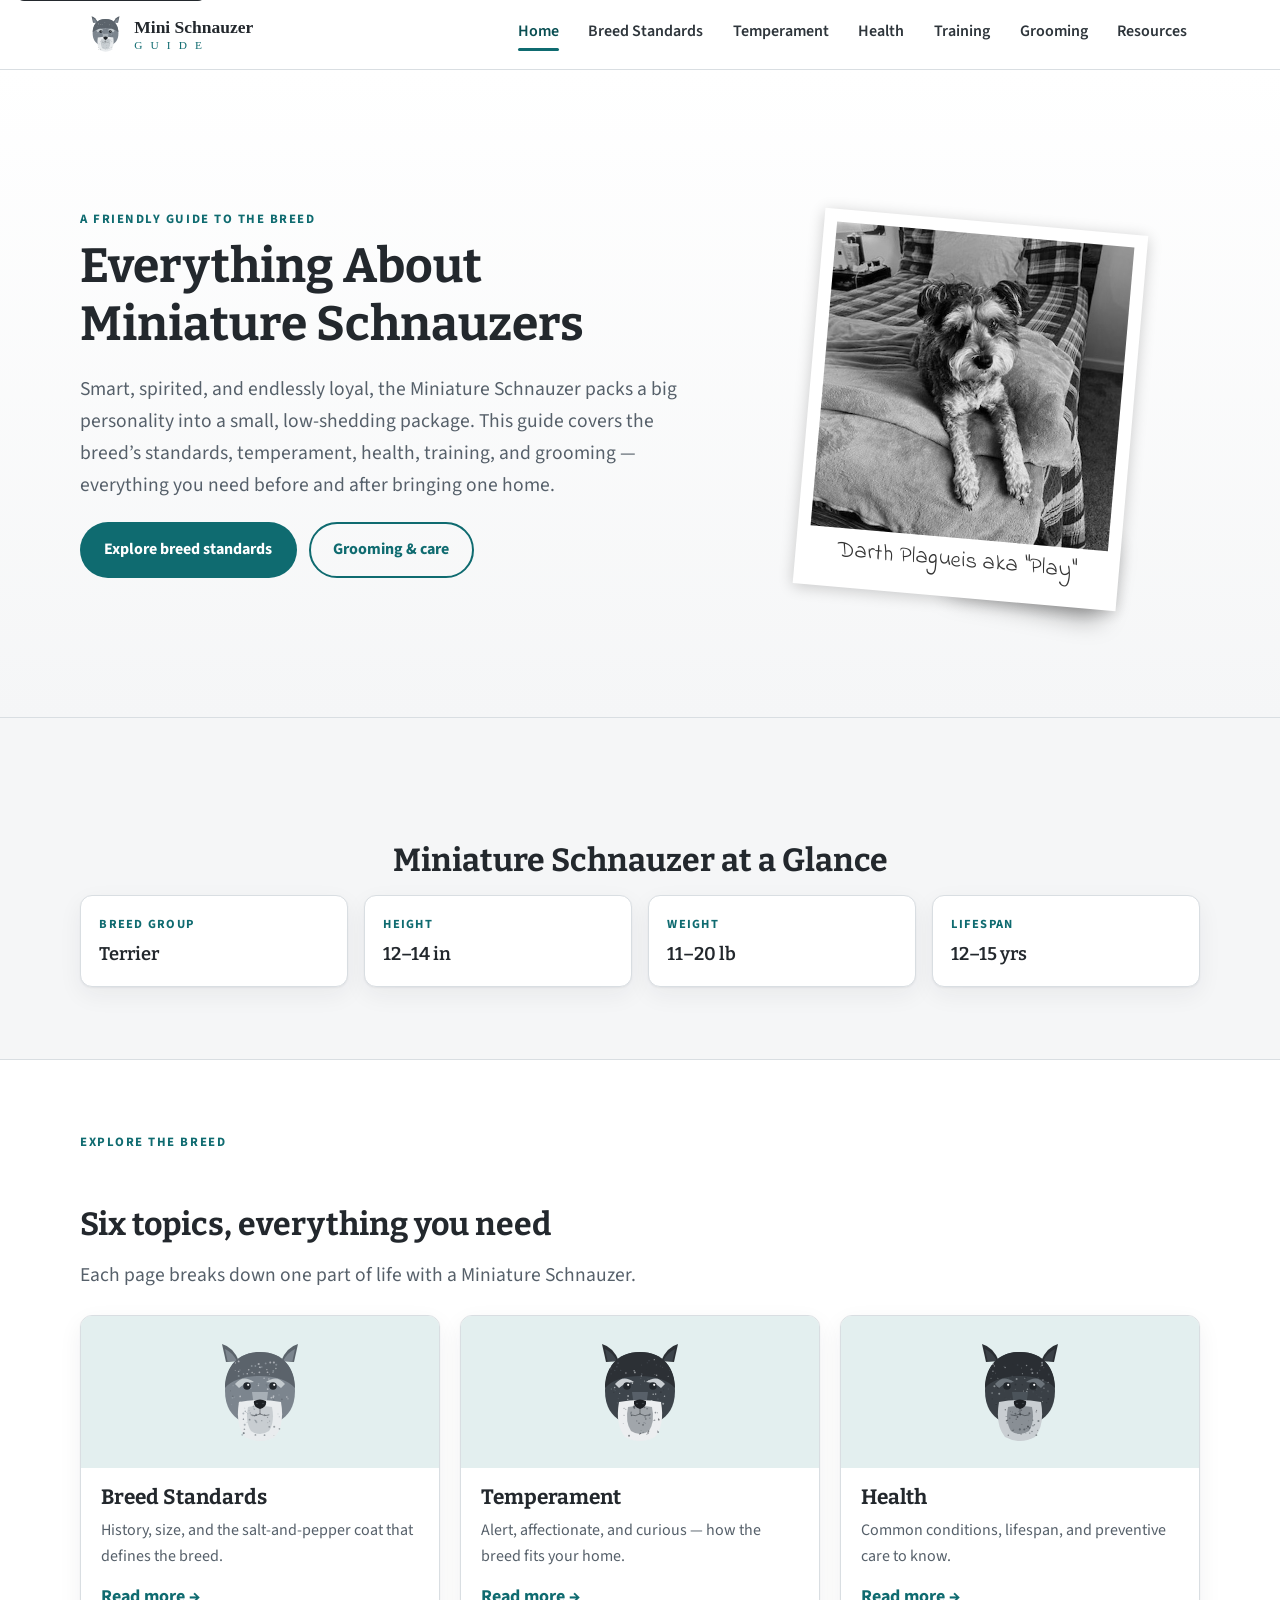
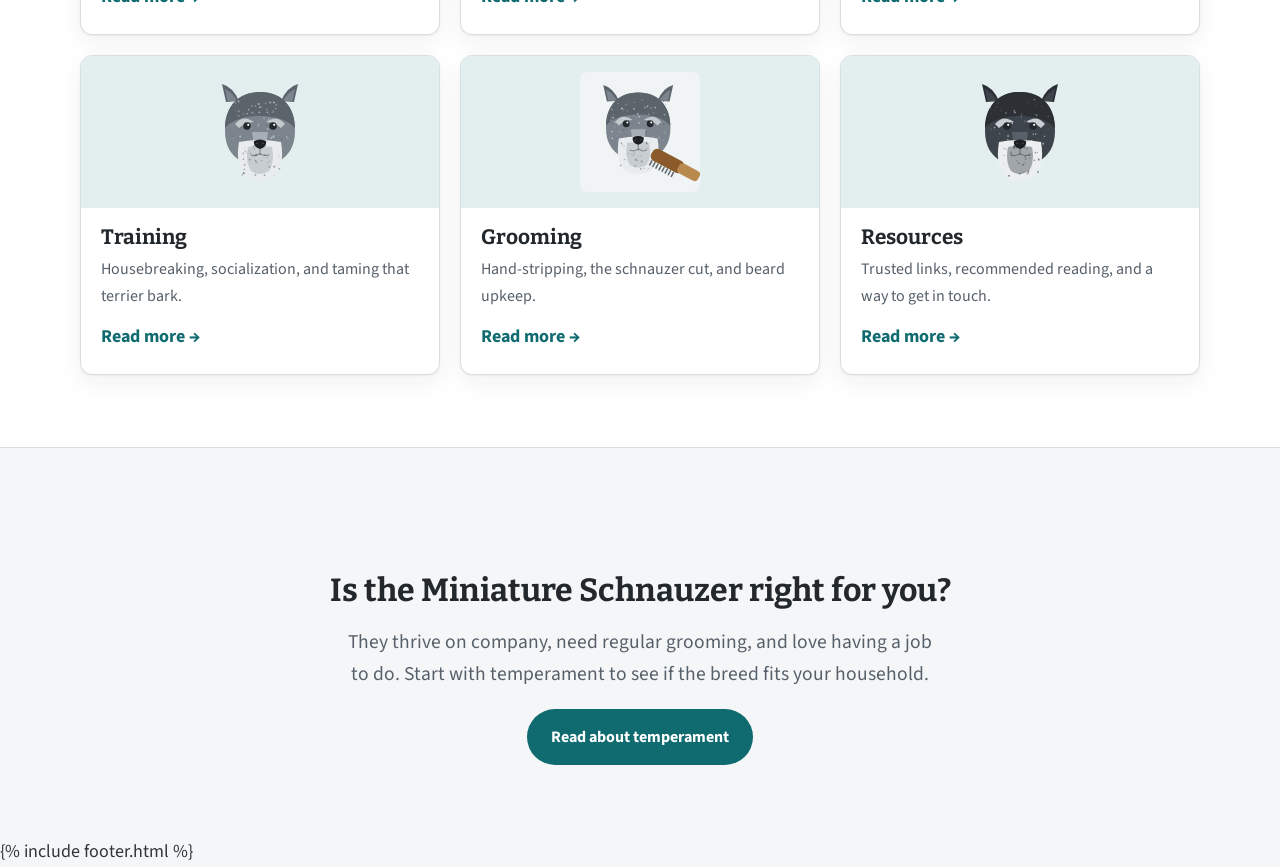
==== commit c8fbf0f8: "Update index.html" ====
--- a/index.html
+++ b/index.html
@@ -146,13 +146,8 @@
     </section>
   </main>
 
- <div id="footer"></div>
+ <div id="footer">{% include footer.html %}</div>
 
-<script>
-  fetch('footer.html')
-    .then(res => res.text())
-    .then(html => { document.getElementById('footer').innerHTML = html; });
-</script>
 
   <script src="js/script.js"></script>
 </body>
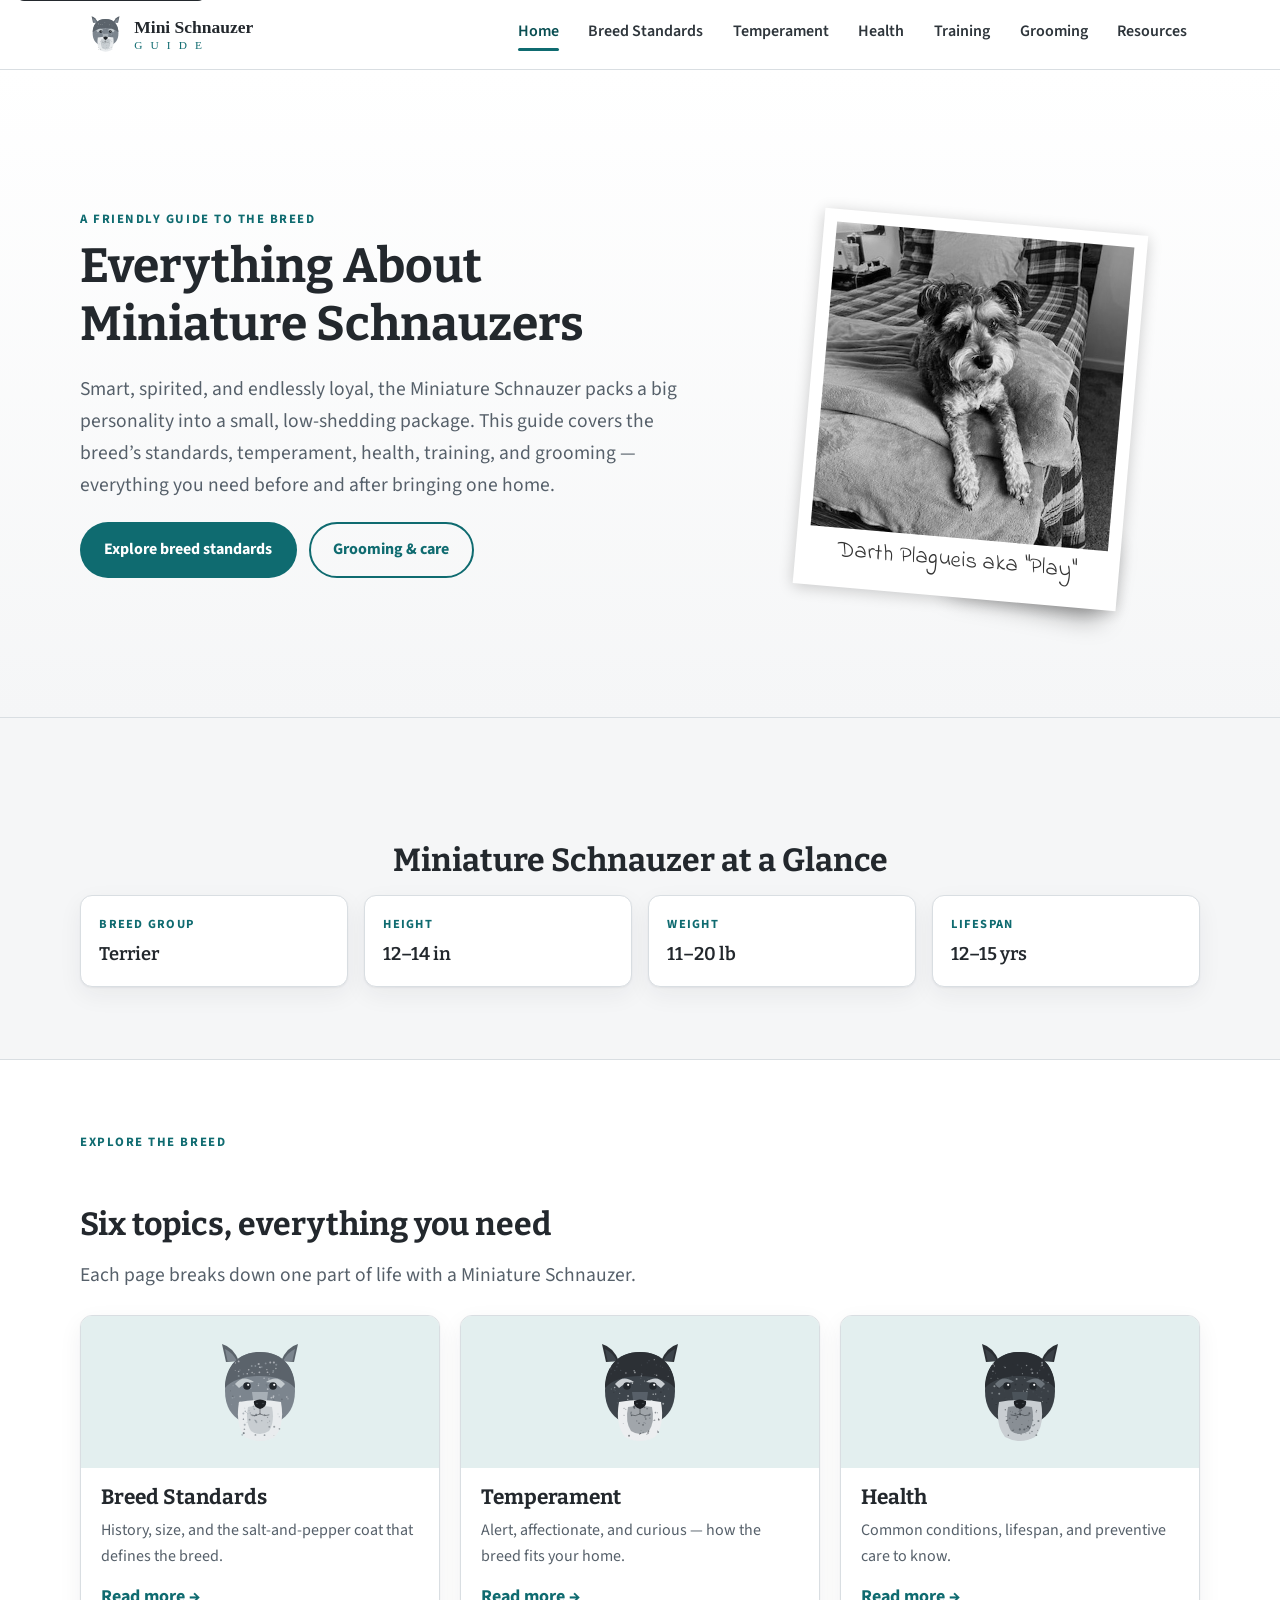
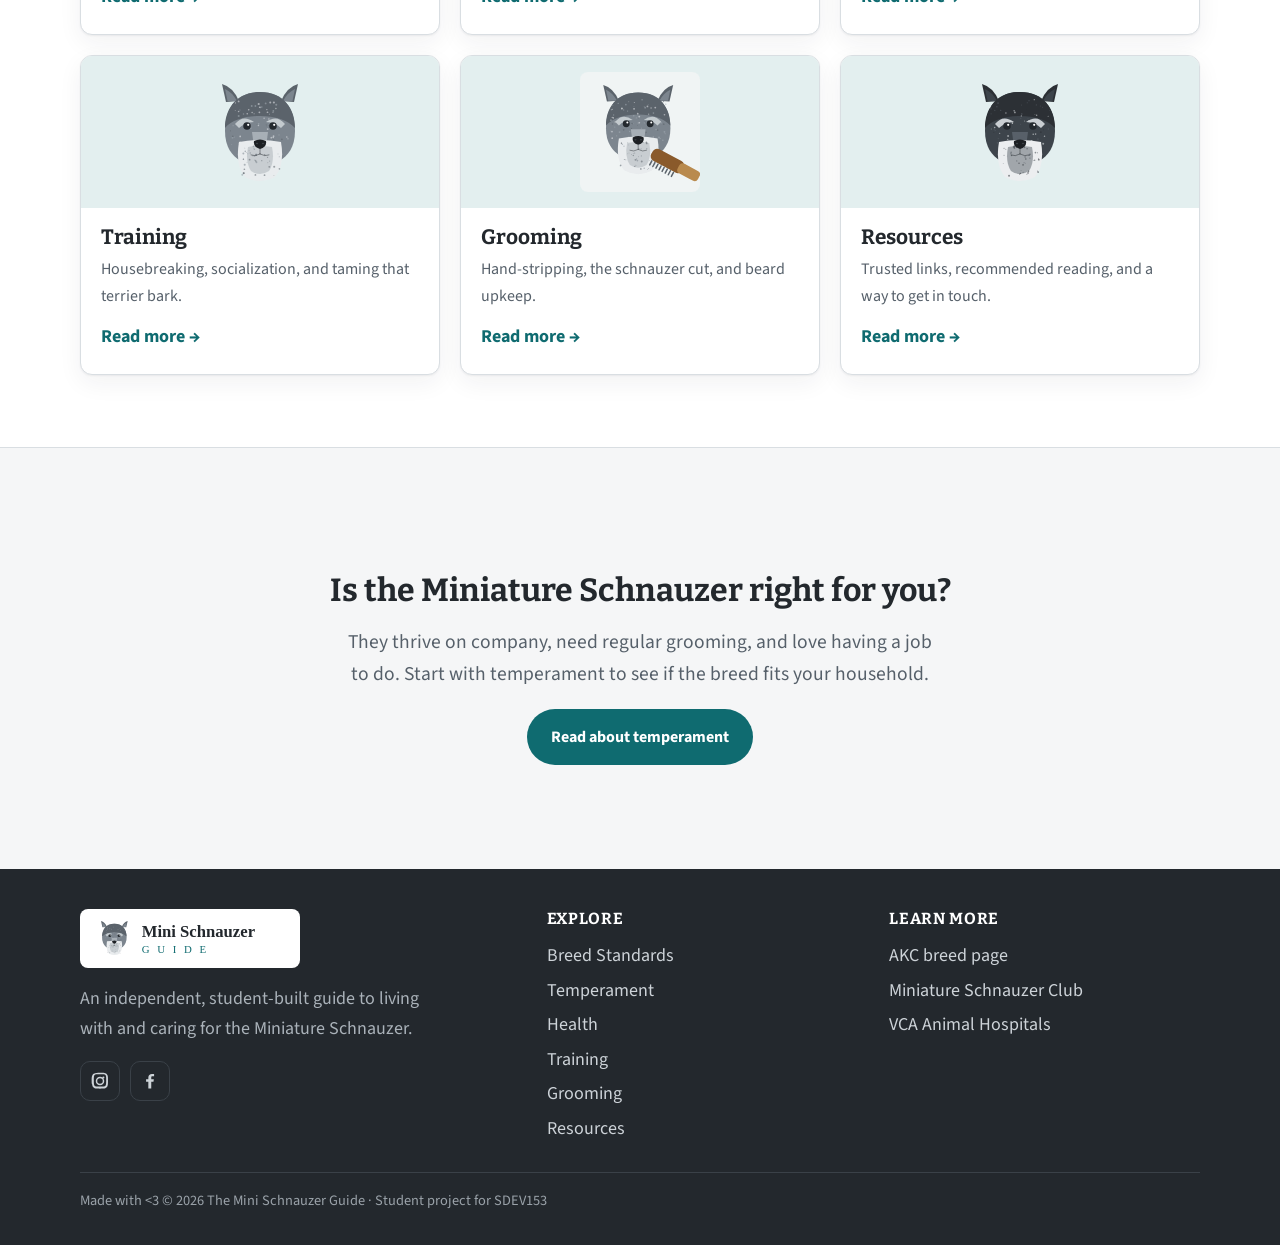
==== commit 5008dcc6: "Add files via upload" ====
--- a/index.html
+++ b/index.html
@@ -146,8 +146,13 @@
     </section>
   </main>
 
- <div id="footer">{% include footer.html %}</div>
+ <div id="footer"></div>
 
+<script>
+  fetch('footer.html')
+    .then(res => res.text())
+    .then(html => { document.getElementById('footer').innerHTML = html; });
+</script>
 
   <script src="js/script.js"></script>
 </body>
